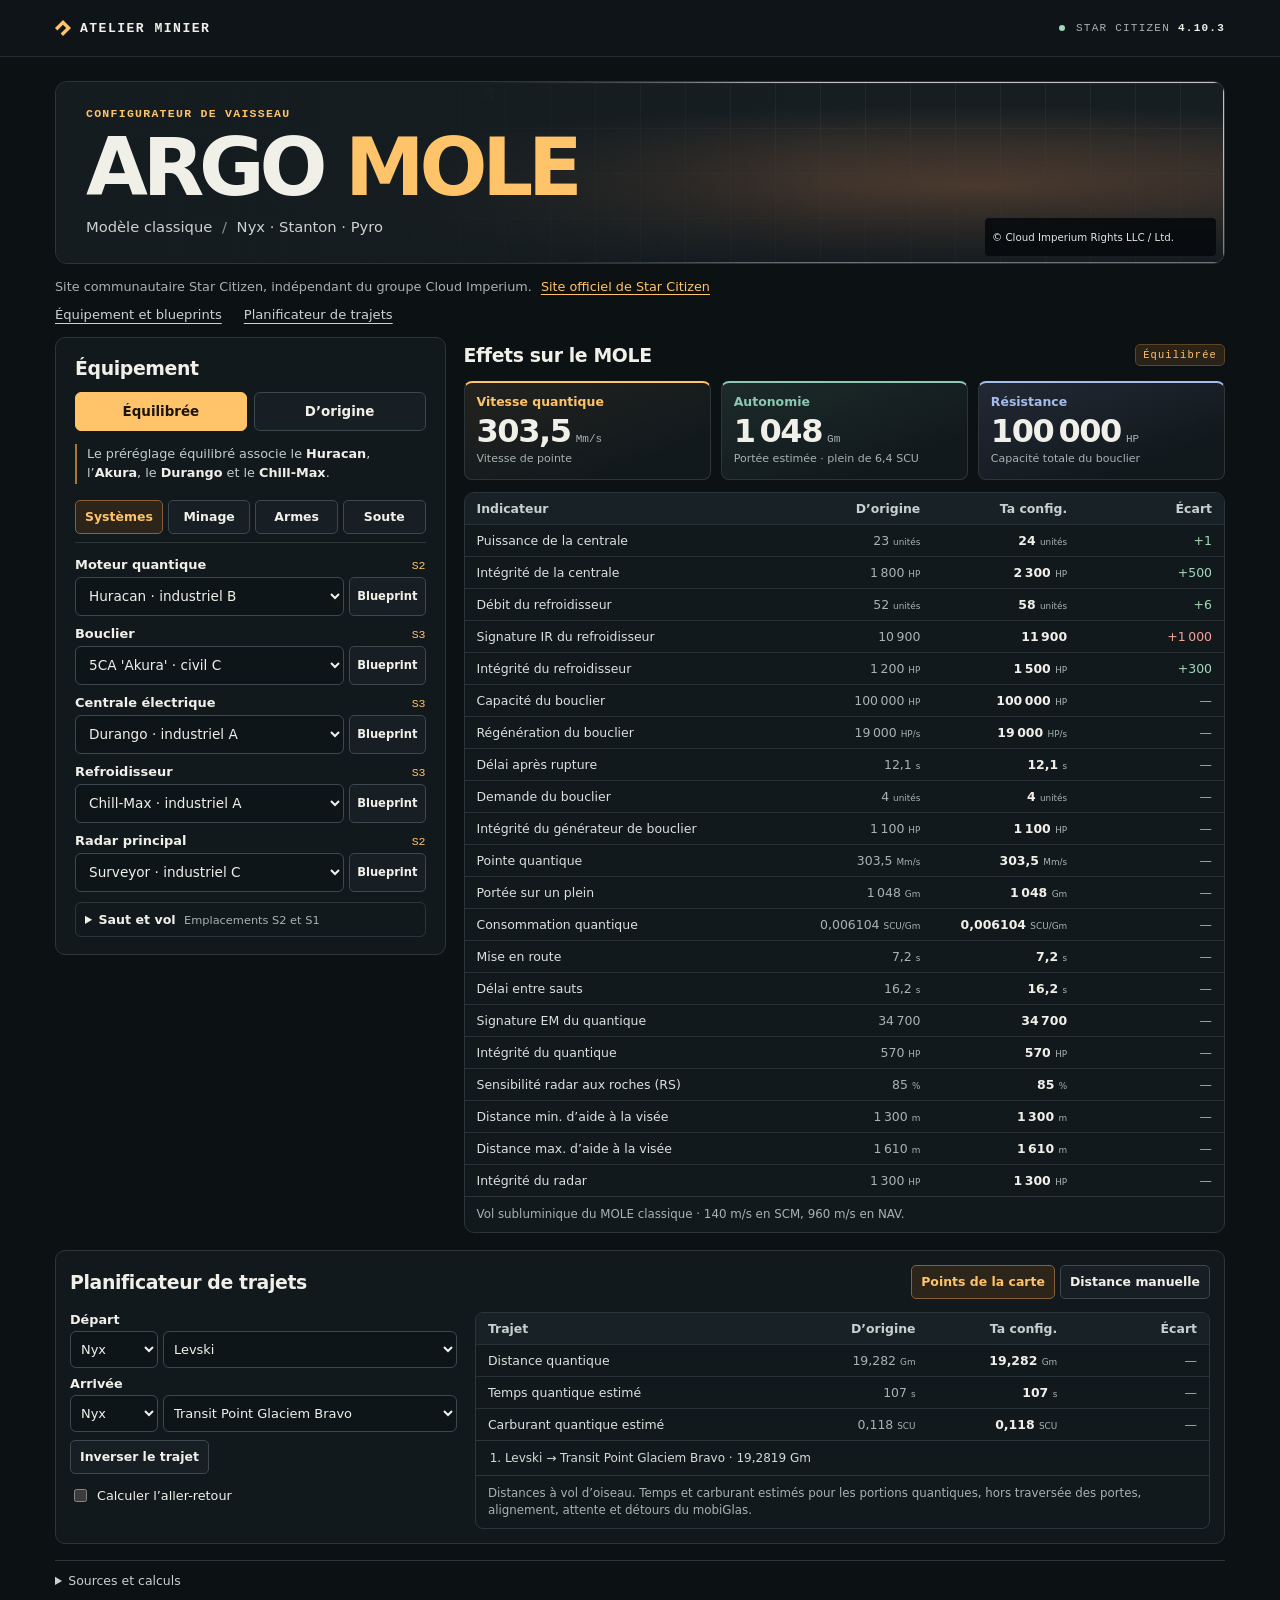
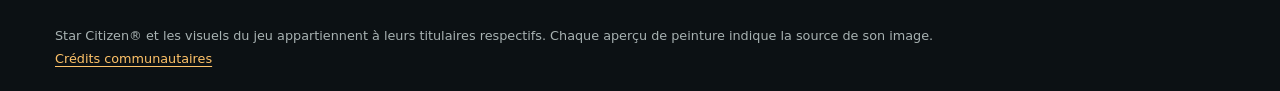
==== index.html @ 20c1e67d "Ajouter le configurateur ARGO MOLE" ====
<!doctype html>
<html lang="fr">
<head>
  <meta charset="utf-8">
  <meta name="viewport" content="width=device-width, initial-scale=1">
  <meta name="description" content="Configurateur communautaire du MOLE classique. Compare les composants, simule la qualité de fabrication et prépare tes trajets dans Nyx, Stanton et Pyro.">
  <meta name="referrer" content="no-referrer">
  <title>Atelier minier · Configurateur ARGO MOLE</title>
  <link rel="stylesheet" href="style.css">
  <script src="catalog.js" defer></script>
  <script src="model.js" defer></script>
  <script src="app.js" defer></script>
</head>
<body>
  <header class="top">
    <div class="wrap top-inner">
      <div class="brand"><i aria-hidden="true"></i> ATELIER MINIER</div>
      <div class="patch"><span aria-hidden="true"></span> STAR CITIZEN <strong>4.10.3</strong></div>
    </div>
  </header>
  <main class="wrap">
    <section class="hero" aria-labelledby="title">
      <div class="hero-image" aria-hidden="true">
        <img alt="" src="assets/paints/stock.webp" fetchpriority="high">
      </div>
      <div class="hero-copy">
        <p class="eyebrow">CONFIGURATEUR DE VAISSEAU</p>
        <h1 id="title">ARGO <span>MOLE</span></h1>
        <p class="hero-sub">Modèle classique <span aria-hidden="true">/</span> Nyx · Stanton · Pyro</p>
      </div>
      <span class="visual-credit" aria-hidden="true">© Cloud Imperium Rights LLC / Ltd.</span>
    </section>
    <p class="fan-notice">Site communautaire Star Citizen, indépendant du groupe Cloud Imperium. <a href="https://robertsspaceindustries.com/">Site officiel de Star Citizen</a></p>

    <nav class="page-links" aria-label="Sections du configurateur">
      <a href="#equipment">Équipement et blueprints</a>
      <a href="#route">Planificateur de trajets</a>
    </nav>
    <div class="workspace" id="equipment">
      <section class="panel setup" aria-labelledby="setup-title">
        <h2 id="setup-title">Équipement</h2>
        <div class="presets" aria-label="Préréglages">
          <button type="button" id="balanced" aria-pressed="true">Équilibrée</button>
          <button type="button" id="stock" aria-pressed="false">D’origine</button>
        </div>
        <p class="recommendation">Le préréglage équilibré associe le <strong>Huracan</strong>, l’<strong>Akura</strong>, le <strong>Durango</strong> et le <strong>Chill-Max</strong>.</p>
        <div class="equipment-tabs" aria-label="Catégories">
          <button type="button" data-category="systems" aria-pressed="true">Systèmes</button>
          <button type="button" data-category="mining" aria-pressed="false">Minage</button>
          <button type="button" data-category="guns" aria-pressed="false">Armes</button>
          <button type="button" data-category="cargo" aria-pressed="false">Soute</button>
        </div>
        <div class="fields" id="fields"></div>
      </section>

      <section class="results" aria-labelledby="result-title">
        <header class="result-header">
          <h2 id="result-title">Effets sur le MOLE</h2>
          <span class="mode" id="selection-name">Équilibrée</span>
        </header>
        <figure class="panel paint-preview" id="paint-preview" hidden>
          <div class="credited-photo">
            <img id="paint-image" alt="" width="1280" height="720" decoding="async">
            <span class="visual-credit" aria-hidden="true">© Cloud Imperium Rights LLC / Ltd.</span>
          </div>
          <figcaption>
            <strong id="paint-name"></strong>
            <span class="paint-links">
              <button class="secondary" type="button" id="paint-zoom">Agrandir</button>
              <a id="paint-source" target="_blank" rel="noopener noreferrer">Source de l’image</a>
            </span>
          </figcaption>
        </figure>
        <div class="metrics" aria-label="Indicateurs de la configuration">
          <article class="metric speed">
            <h3>Vitesse quantique</h3>
            <p><strong id="metric-speed">303,5</strong> <span>Mm/s</span></p>
            <div>Vitesse de pointe</div>
          </article>
          <article class="metric range">
            <h3>Autonomie</h3>
            <p><strong id="metric-range">1 048</strong> <span>Gm</span></p>
            <div>Portée estimée · plein de 6,4 SCU</div>
          </article>
          <article class="metric resistance">
            <h3>Résistance</h3>
            <p><strong id="metric-shield">100 000</strong> <span>HP</span></p>
            <div>Capacité totale du bouclier</div>
          </article>
        </div>
        <div class="panel comparison">
          <table>
            <caption class="sr-only">Configuration choisie comparée au MOLE d’origine</caption>
            <thead><tr><th scope="col">Indicateur</th><th scope="col">D’origine</th><th scope="col">Ta config.</th><th scope="col">Écart</th></tr></thead>
            <tbody id="comparison"></tbody>
          </table>
          <p id="comparison-note" class="panel-note" hidden></p>
        </div>
        <p class="sr-only" id="live-update" role="status"></p>
      </section>
    </div>

    <section id="route" class="panel route" aria-labelledby="route-title">
      <header class="result-header">
        <h2 id="route-title">Planificateur de trajets</h2>
        <div class="route-modes" aria-label="Mode du trajet">
          <button type="button" data-route-mode="map" aria-pressed="true">Points de la carte</button>
          <button type="button" data-route-mode="manual" aria-pressed="false">Distance manuelle</button>
        </div>
      </header>
      <div class="route-layout">
        <div class="route-controls">
          <div id="route-map" class="route-map">
            <fieldset>
              <legend>Départ</legend>
              <div class="route-fields">
                <label class="sr-only" for="from-system">Système de départ</label>
                <select id="from-system"><option value="nyx">Nyx</option><option value="stanton">Stanton</option><option value="pyro">Pyro</option></select>
                <label class="sr-only" for="from-point">Point de départ</label>
                <select id="from-point"></select>
              </div>
            </fieldset>
            <fieldset>
              <legend>Arrivée</legend>
              <div class="route-fields">
                <label class="sr-only" for="to-system">Système d’arrivée</label>
                <select id="to-system"><option value="nyx">Nyx</option><option value="stanton">Stanton</option><option value="pyro">Pyro</option></select>
                <label class="sr-only" for="to-point">Point d’arrivée</label>
                <select id="to-point"></select>
              </div>
            </fieldset>
            <button type="button" id="swap" class="secondary">Inverser le trajet</button>
          </div>
          <div id="route-manual" class="distance" hidden>
            <label for="distance">Distance du saut aller</label>
            <div class="distance-input">
              <input id="distance" type="number" inputmode="decimal" min="0.000001" max="2000" step="any" value="20">
              <span aria-hidden="true">Gm</span>
            </div>
            <small>1 Gm = 1 million de km.</small>
          </div>
          <label class="check-row"><input id="round-trip" type="checkbox"> Calculer l’aller-retour</label>
        </div>
        <div class="route-results">
          <table class="route-summary">
            <caption class="sr-only">Comparaison sur le trajet</caption>
            <thead><tr><th scope="col">Trajet</th><th scope="col">D’origine</th><th scope="col">Ta config.</th><th scope="col">Écart</th></tr></thead>
            <tbody id="route-comparison"></tbody>
          </table>
          <ol id="legs" class="legs" aria-label="Étapes à l’aller"></ol>
          <p id="route-status" class="route-status" role="status" hidden></p>
          <p class="panel-note">Distances à vol d’oiseau. Temps et carburant estimés pour les portions quantiques, hors traversée des portes, alignement, attente et détours du mobiGlas.</p>
        </div>
      </div>
    </section>

    <details class="sources">
      <summary>Sources et calculs</summary>
      <div class="source-content">
        <p>Composants filtrés par les emplacements, tailles et types du MOLE classique. Les fichiers du jeu peuvent répertorier une pièce compatible sans en indiquer l’obtention en jeu. Les valeurs électriques et de refroidissement sont nominales. La régénération affichée est maximale.</p>
        <p>Chaque ingrédient suit les paliers ou segments de son blueprint. Les variations du même attribut s’ajoutent autour de la valeur de référence. Les plans dépourvus de modificateur ne donnent aucun bonus simulé. Les têtes affichent la puissance nominale après fabrication et les effets des modules séparément.</p>
        <p>Portée calculée à partir du réservoir quantique de 6,4 SCU et de la consommation nominale par Gm. Le modèle de vol tient compte de la mise en route, de l’accélération et du freinage. Les temps et distances restent des estimations.</p>
        <ul>
          <li><a href="https://github.com/StarCitizenWiki/scunpacked-data/commit/f182b7f111279c9193df81927c9b4dbc8c4f3291">Composants, emplacements, recettes et coordonnées · données 4.10.3</a></li>
          <li><a href="https://codiga.fr/outils/ressources/blueprints">Obtention des blueprints · Codiga</a></li>
          <li><a href="https://starcitizen.tools/Guide:Quantum_travel_mechanics">Modèle de vol quantique · Star Citizen Wiki</a></li>
          <li><a href="https://starcitizen.tools/Nyx_system">Portes de Nyx · Star Citizen Wiki</a></li>
          <li><a href="https://uexcorp.space/vehicles/components/">Boutiques signalées par les joueurs · UEX</a></li>
          <li><a href="https://www.citadelsc.com/en/mining/gear/misc-enhanced-ore-pod">Pods renforcés · Citadel</a></li>
          <li><a href="https://robertsspaceindustries.com/en/pledge/ships/argo-mole/MOLE">Visuel du MOLE · Cloud Imperium Games</a></li>
        </ul>
      </div>
    </details>
    <footer class="fan-footer">
      <p>Star Citizen® et les visuels du jeu appartiennent à leurs titulaires respectifs. Chaque aperçu de peinture indique la source de son image.</p>
      <a href="https://support.robertsspaceindustries.com/hc/en-us/articles/360006895793-Star-Citizen-Fankit-and-Fandom-FAQ">Crédits communautaires</a>
    </footer>
    <dialog class="paint-dialog" id="paint-dialog" aria-labelledby="paint-dialog-title">
      <div class="result-header">
        <h2 id="paint-dialog-title"></h2>
        <form method="dialog"><button class="secondary" type="submit">Fermer</button></form>
      </div>
      <div class="credited-photo">
        <img id="paint-full-image" alt="" width="1280" height="720">
        <span class="visual-credit" aria-hidden="true">© Cloud Imperium Rights LLC / Ltd.</span>
      </div>
    </dialog>
    <dialog id="craft" aria-labelledby="craft-title">
      <form id="craft-form">
        <header class="result-header">
          <div><p class="eyebrow">BLUEPRINT</p><h2 id="craft-title"></h2></div>
          <button type="button" class="secondary" id="close-craft" aria-label="Fermer le blueprint">✕</button>
        </header>
        <p class="panel-note" id="craft-note"></p>
        <a id="craft-source" target="_blank" rel="noopener noreferrer">Fiche du blueprint</a>
        <div class="craft-presets" aria-label="Qualité de tous les matériaux">
          <button type="button" class="secondary" data-quality="500">Tout à 500</button>
          <button type="button" class="secondary" data-quality="800">Tout à 800</button>
          <button type="button" class="secondary" data-quality="1000">Tout à 1 000</button>
        </div>
        <div id="ingredients"></div>
        <div id="craft-results"></div>
        <div class="craft-actions">
          <button type="button" class="secondary" id="standard-item">Remonter la version standard</button>
          <button type="submit" class="primary" id="equip-crafted">Monter la pièce fabriquée</button>
        </div>
      </form>
    </dialog>
    <noscript><p>Active JavaScript pour utiliser le comparateur.</p></noscript>
  </main>
</body>
</html>
---- style.css ----
:root {
  color-scheme: dark;
  --bg: #0c1114;
  --surface: #12191d;
  --border: #2c363a;
  --text: #f0f0e9;
  --muted: #a8b2b2;
  --amber: #ffc369;
  --green: #a1d8b9;
  --pink: #f0a597;
  --mono: "IBM Plex Mono", "Cascadia Mono", Consolas, monospace;
  font-family: Inter, "Segoe UI", system-ui, sans-serif;
}
* { box-sizing: border-box; }
body { margin: 0; background: var(--bg); color: var(--text); }
button, input, select { font: inherit; }
button, select, summary { cursor: pointer; }
:focus-visible { outline: 2px solid var(--amber); outline-offset: 3px; }
[hidden] { display: none !important; }
.wrap { width: min(1170px, calc(100% - 72px)); margin-inline: auto; }
.top { border-bottom: 1px solid #222d31; background: #0e1417; }
.top-inner { height: 56px; display: flex; align-items: center; justify-content: space-between; }
.brand, .patch, .eyebrow, .mode { font-family: var(--mono); letter-spacing: .11em; }
.brand { display: flex; align-items: center; gap: 9px; font-size: .82rem; font-weight: 700; }
.brand i { display: inline-block; width: 16px; height: 16px; background: var(--amber); clip-path: polygon(0 50%, 50% 0, 100% 50%, 50% 100%, 35% 85%, 70% 50%, 50% 30%, 15% 65%); }
.brand span { color: #758489; }
.patch { display: flex; align-items: center; gap: 8px; color: var(--muted); font-size: .69rem; white-space: nowrap; }
.patch span { width: 6px; height: 6px; border-radius: 50%; background: var(--green); margin-right: 3px; }
.patch strong { color: var(--text); font-weight: 600; }
.hero { isolation: isolate; overflow: hidden; position: relative; margin: 24px 0; border: 1px solid var(--border); border-radius: 12px; background: #161e22; }
.hero::before {
  position: absolute; inset: 0; z-index: -2; content: "";
  background: radial-gradient(ellipse at 79% 58%, #554032, transparent 55%), repeating-linear-gradient(90deg, transparent 0 44px, #ffffff0b 44px 45px), repeating-linear-gradient(0deg, transparent 0 44px, #ffffff0b 44px 45px);
}
.hero-image { position: absolute; inset: 0 0 0 36%; z-index: -1; mask-image: linear-gradient(90deg, transparent 0%, #000 36%); }
.hero-image::after { position: absolute; inset: 0; content: ""; background: linear-gradient(0deg, #12181d75, transparent 65%); }
.hero-image img { width: 100%; height: 100%; object-fit: cover; object-position: center 55%; display: block; }
.hero-copy { padding: 25px 30px 28px; background: linear-gradient(90deg, #151c20 0%, #151c20e8 31%, transparent 66%); }
.eyebrow { color: var(--amber); font-size: .72rem; font-weight: 600; margin: 0 0 8px; }
h1 { font-size: clamp(3rem, 7vw, 5rem); line-height: .99; letter-spacing: -.065em; margin: 0 0 11px; font-weight: 800; }
h1 span { color: var(--amber); }
.hero-sub { margin: 0; color: #cad1ce; font-size: .92rem; }
.hero-sub span { margin-inline: 5px; color: #849094; }
.workspace { display: grid; grid-template-columns: minmax(250px, .88fr) minmax(0, 2fr); gap: 18px; align-items: start; }
.panel { border: 1px solid var(--border); border-radius: 10px; background: var(--surface); }
.setup { padding: 19px 19px 17px; }
h2 { margin: 0; font-size: 1.18rem; letter-spacing: -.02em; }
.presets { display: grid; grid-template-columns: 1fr 1fr; gap: 7px; margin-top: 13px; }
.presets button { border: 1px solid #3a474b; border-radius: 6px; background: #171f24; color: var(--text); min-height: 39px; padding: 6px 8px; font-size: .84rem; font-weight: 650; }
.presets button:hover { border-color: var(--amber); }
.presets button[aria-pressed="true"] { background: var(--amber); color: #1d1509; border-color: var(--amber); }
.recommendation { margin: 13px 0 16px; color: #c4ccca; border-left: 2px solid #a87639; padding: 1px 0 1px 10px; font-size: .8rem; line-height: 1.48; }
.recommendation strong { color: var(--text); font-weight: 650; }
.fields { display: grid; gap: 12px; }
.field label, .distance label { display: flex; align-items: baseline; justify-content: space-between; gap: 8px; font-size: .81rem; font-weight: 650; margin-bottom: 5px; }
.field label span { color: var(--amber); font: .72rem var(--mono); }
.field select, .distance-input input { width: 100%; min-height: 39px; border: 1px solid #3c4a4f; border-radius: 6px; background: #0e1519; color: var(--text); padding: 7px 9px; font-size: .85rem; }
.field select:hover, .distance-input input:hover { border-color: #82918f; }
small { display: block; font-size: .72rem; line-height: 1.4; color: var(--muted); margin-top: 5px; }
.distance { border-top: 1px solid var(--border); margin-top: 15px; padding-top: 13px; }
.distance label span { color: var(--muted); font-weight: 400; font-size: .72rem; }
.distance-input { position: relative; }
.distance-input input { padding-right: 49px; }
.distance-input span { position: absolute; right: 13px; top: 10px; font: .8rem var(--mono); color: var(--muted); pointer-events: none; }
.distance-input input[aria-invalid="true"] { border-color: var(--pink); }
.result-header { display: flex; align-items: center; justify-content: space-between; flex-wrap: wrap; gap: 9px; min-height: 30px; margin: 3px 0 11px; }
.mode { color: var(--amber); background: #2c2318; border: 1px solid #5e4527; border-radius: 5px; padding: 4px 7px; font-size: .65rem; }
.metrics { display: grid; grid-template-columns: repeat(3, minmax(0, 1fr)); gap: 10px; margin-bottom: 12px; }
.metric { --tone: var(--amber); min-width: 0; background: linear-gradient(160deg, #23231f, #12191d 76%); border: 1px solid var(--border); border-top: 2px solid var(--tone); border-radius: 8px; padding: 11px 12px 12px; }
.metric.range { --tone: #8bc9b1; background: linear-gradient(160deg, #1d2b2a, #12191d 76%); }
.metric.resistance { --tone: #a4bceb; background: linear-gradient(160deg, #222935, #12191d 76%); }
.metric h3 { margin: 0; color: var(--tone); font-size: .78rem; font-weight: 650; }
.metric p { display: flex; flex-wrap: wrap; align-items: baseline; gap: 0 5px; margin: 4px 0 3px; }
.metric p strong { font-size: clamp(1.4rem, 2.7vw, 2rem); white-space: nowrap; letter-spacing: -.044em; line-height: 1.13; font-variant-numeric: tabular-nums; }
.metric p span { font: .69rem var(--mono); color: var(--muted); }
.metric div { color: var(--muted); font-size: .69rem; line-height: 1.35; }
.paint-preview { margin: 0 0 12px; overflow: hidden; }
.paint-preview img { display: block; width: 100%; height: auto; aspect-ratio: 16 / 9; background: var(--bg); }
.paint-preview figcaption {
  display: flex; justify-content: space-between; align-items: baseline; flex-wrap: wrap;
  gap: 5px 12px; padding: 9px 12px; font-size: .85rem;
}
.paint-links { display: inline-flex; flex-wrap: wrap; gap: 4px 12px; font-size: .74rem; }
.paint-links a:last-child { color: var(--muted); }
.comparison { overflow: hidden; }
table { width: 100%; border-collapse: collapse; table-layout: fixed; }
thead { background: #182126; }
th, td { font-size: .78rem; padding: 8px 10px; vertical-align: middle; }
thead th { font-weight: 650; text-align: right; color: #c8d0cf; }
th:first-child { text-align: left; width: 42%; padding-left: 12px; }
th:last-child, td:last-child { padding-right: 12px; }
tbody tr { border-top: 1px solid #283236; }
tbody th { font-weight: 500; color: #dce1dd; }
td { text-align: right; font-variant-numeric: tabular-nums; }
td:nth-child(2) { color: var(--muted); }
td:nth-child(3) { font-weight: 650; }
td:last-child { color: var(--muted); }
td.good { color: var(--green); }
td.bad { color: var(--pink); }
.unit { color: var(--muted); font-weight: 400; font-size: .71em; display: inline-block; }
.route-status { margin: 0; padding: 9px 12px; font-size: .8rem; border-top: 1px solid #704338; background: #31201e; color: #ffc2b4; }
.sources { margin: 16px 0 25px; color: var(--muted); border-top: 1px solid var(--border); font-size: .78rem; line-height: 1.55; }
.sources summary { width: fit-content; padding: 10px 0; color: #c8d1ce; }
.source-content { max-width: 900px; }
.source-content p { margin: 0 0 8px; }
.source-content ul { display: flex; flex-wrap: wrap; gap: 4px 18px; padding-left: 17px; }
a { color: var(--amber); text-underline-offset: 3px; }
.sr-only { position: absolute; width: 1px; height: 1px; padding: 0; margin: -1px; overflow: hidden; clip-path: inset(50%); white-space: nowrap; border: 0; }
@media (max-width: 850px) {
  .wrap { width: calc(100% - 36px); }
  .workspace { gap: 12px; grid-template-columns: minmax(216px, .9fr) minmax(0, 1.8fr); }
  .setup { padding: 14px; }
  th, td { padding-inline: 5px; }
  .metrics { gap: 6px; }
  .metric { padding-inline: 8px; }
}
@media (max-width: 650px) {
  .wrap { width: calc(100% - 28px); }
  .top-inner { height: 47px; }
  .hero { margin: 14px 0; }
  .hero-copy { padding: 20px 15px; background: linear-gradient(90deg, #151c20 2%, #151c20d9 40%, transparent 87%); }
  .hero-image { left: 25%; }
  .hero-image img { object-position: 54% center; }
  .workspace { grid-template-columns: 1fr; gap: 16px; }
  .fields { grid-template-columns: repeat(2, minmax(0, 1fr)); gap: 10px; }
  .metrics { gap: 7px; }
  .metric p strong { font-size: clamp(1.2rem, 5vw, 1.7rem); }
  .metric div { font-size: .64rem; }
}
@media (max-width: 365px) {
  .fields { grid-template-columns: 1fr; }
  .metric h3, th, td { font-size: .7rem; }
  th:first-child { padding-left: 8px; }
  th:last-child, td:last-child { padding-right: 8px; }
}

.page-links { display: flex; gap: 12px 22px; flex-wrap: wrap; margin: -6px 0 15px; font-size: .82rem; }
.page-links a { color: #cbd3d0; text-underline-offset: 4px; }
.page-links a:hover { color: var(--amber); }
.workspace { grid-template-columns: minmax(330px, 1fr) minmax(0, 1.95fr); }
.equipment-tabs, .route-modes, .craft-presets { display: flex; gap: 5px; flex-wrap: wrap; }
.equipment-tabs { margin: 0 0 14px; padding-bottom: 8px; border-bottom: 1px solid var(--border); }
.equipment-tabs button, .route-modes button, .secondary, .primary {
  background: #171f24; border: 1px solid #3c494e; color: var(--text); font-size: .78rem; font-weight: 650;
  padding: 6px 9px; min-height: 34px; border-radius: 5px;
}
.equipment-tabs button { flex: 1; }
.equipment-tabs button[aria-pressed="true"], .route-modes button[aria-pressed="true"] {
  color: var(--amber); border-color: #87613b; background: #2d241a;
}
.secondary:hover, .primary:hover, .equipment-tabs button:hover, .route-modes button:hover { border-color: var(--amber); }
.primary { background: var(--amber); border-color: var(--amber); color: #211609; }
button:disabled { opacity: .5; cursor: default; }
.fields { display: flex; flex-direction: column; gap: 10px; }
.field-control { display: flex; gap: 5px; }
.field-control select { min-width: 0; }
.field-control .secondary { flex: none; white-space: nowrap; padding-inline: 7px; font-size: .72rem; }
.field-control .crafted { color: var(--amber); border-color: #87613b; }
.group-edit { border: 1px solid var(--border); border-radius: 6px; padding: 0 9px; }
.group-edit > summary { padding: 9px 0; font-size: .79rem; font-weight: 650; }
.group-edit > .fields { padding: 1px 0 11px; }
.group-edit > summary span { color: var(--muted); font-size: .71rem; margin-left: 4px; font-weight: 400; }
.panel-note { margin: 0; padding: 9px 12px; color: var(--muted); font-size: .74rem; line-height: 1.43; }
.comparison .panel-note { border-top: 1px solid var(--border); }
.route { margin-top: 17px; padding: 14px; }
.route .result-header { margin: 0 0 13px; }
.route-layout { display: grid; grid-template-columns: minmax(285px, 1fr) minmax(0, 1.9fr); gap: 18px; }
.route-map { display: grid; gap: 8px; }
.route-controls .distance { border: 0; padding: 0; margin: 0; }
.route-controls fieldset { margin: 0; padding: 0; border: 0; min-width: 0; }
.route-controls legend { font-size: .8rem; font-weight: 650; margin-bottom: 4px; padding: 0; }
.route-fields { display: grid; grid-template-columns: 88px minmax(0, 1fr); gap: 5px; }
.route-fields select, .recipe-quality {
  background: #0e1519; color: var(--text); border: 1px solid #3c4a4f; border-radius: 6px;
  min-width: 0; min-height: 37px; padding: 6px; font-size: .81rem;
}
#swap { justify-self: start; }
.check-row { display: flex; align-items: center; gap: 7px; margin-top: 12px; font-size: .8rem; }
.check-row input { accent-color: var(--amber); }
.route-results { border: 1px solid var(--border); border-radius: 8px; overflow: hidden; }
.route-results .panel-note { border-top: 1px solid var(--border); }
.legs { margin: 0; padding: 8px 12px 8px 29px; color: #d3dad7; font-size: .75rem; line-height: 1.55; border-top: 1px solid var(--border); }
.legs:empty { display: none; }
.legs .gate-leg { color: var(--amber); }
dialog { width: min(610px, calc(100% - 24px)); max-height: calc(100% - 24px); overflow: auto; padding: 17px; background: var(--surface); color: var(--text); border: 1px solid #586564; border-radius: 11px; }
dialog::backdrop { background: #070a0cd9; }
dialog .result-header { margin: 0; }
dialog .eyebrow { margin-bottom: 3px; }
dialog .panel-note { padding: 8px 0; }
.craft-presets { margin: 4px 0 10px; }
.recipe-row { border-top: 1px solid var(--border); padding: 8px 0; display: grid; grid-template-columns: 1fr 74px; gap: 8px; align-items: center; }
.recipe-row label { font-size: .81rem; }
.recipe-row label span { display: block; color: var(--muted); font-size: .72rem; }
.recipe-quality { width: 100%; }
.craft-preview { border: 1px solid var(--border); border-radius: 6px; overflow: hidden; margin-top: 4px; }
.craft-actions { display: flex; justify-content: flex-end; flex-wrap: wrap; gap: 7px; margin-top: 12px; }
@media (max-width: 900px) {
  .workspace { grid-template-columns: minmax(285px, 1fr) minmax(0, 1.45fr); }
  .route-layout { grid-template-columns: minmax(220px, 1fr) minmax(0, 1.35fr); gap: 11px; }
}
@media (max-width: 700px) {
  .workspace, .route-layout { grid-template-columns: 1fr; }
  .route .result-header { min-height: 0; }
  .route-controls { padding-bottom: 5px; }
}

#craft-source { display: inline-block; margin-bottom: 7px; font-size: .76rem; }

.fan-notice { color: var(--muted); font-size: .8rem; line-height: 1.45; margin: -10px 0 16px; }
.fan-notice a { margin-inline-start: 5px; }
.fan-footer { color: var(--muted); font-size: .8rem; line-height: 1.5; padding: 0 0 22px; }
.fan-footer p { margin: 0 0 4px; }
.credited-photo { position: relative; overflow: hidden; }
.visual-credit {
  position: absolute; bottom: 7px; right: 8px; display: flex; align-items: center;
  min-height: 38px; padding: 4px 42px 4px 7px; border-radius: 4px;
  background: #05090cd9 url("assets/made-by-community.png") right 5px center / 34px no-repeat;
  color: #e0e6e3; font-size: .64rem; pointer-events: none;
}
.paint-links { align-items: center; }
.paint-dialog { width: min(1100px, calc(100% - 24px)); }
.paint-dialog .result-header { margin-bottom: 9px; }
.paint-dialog img { display: block; width: 100%; height: auto; max-height: 74vh; object-fit: contain; background: var(--bg); }
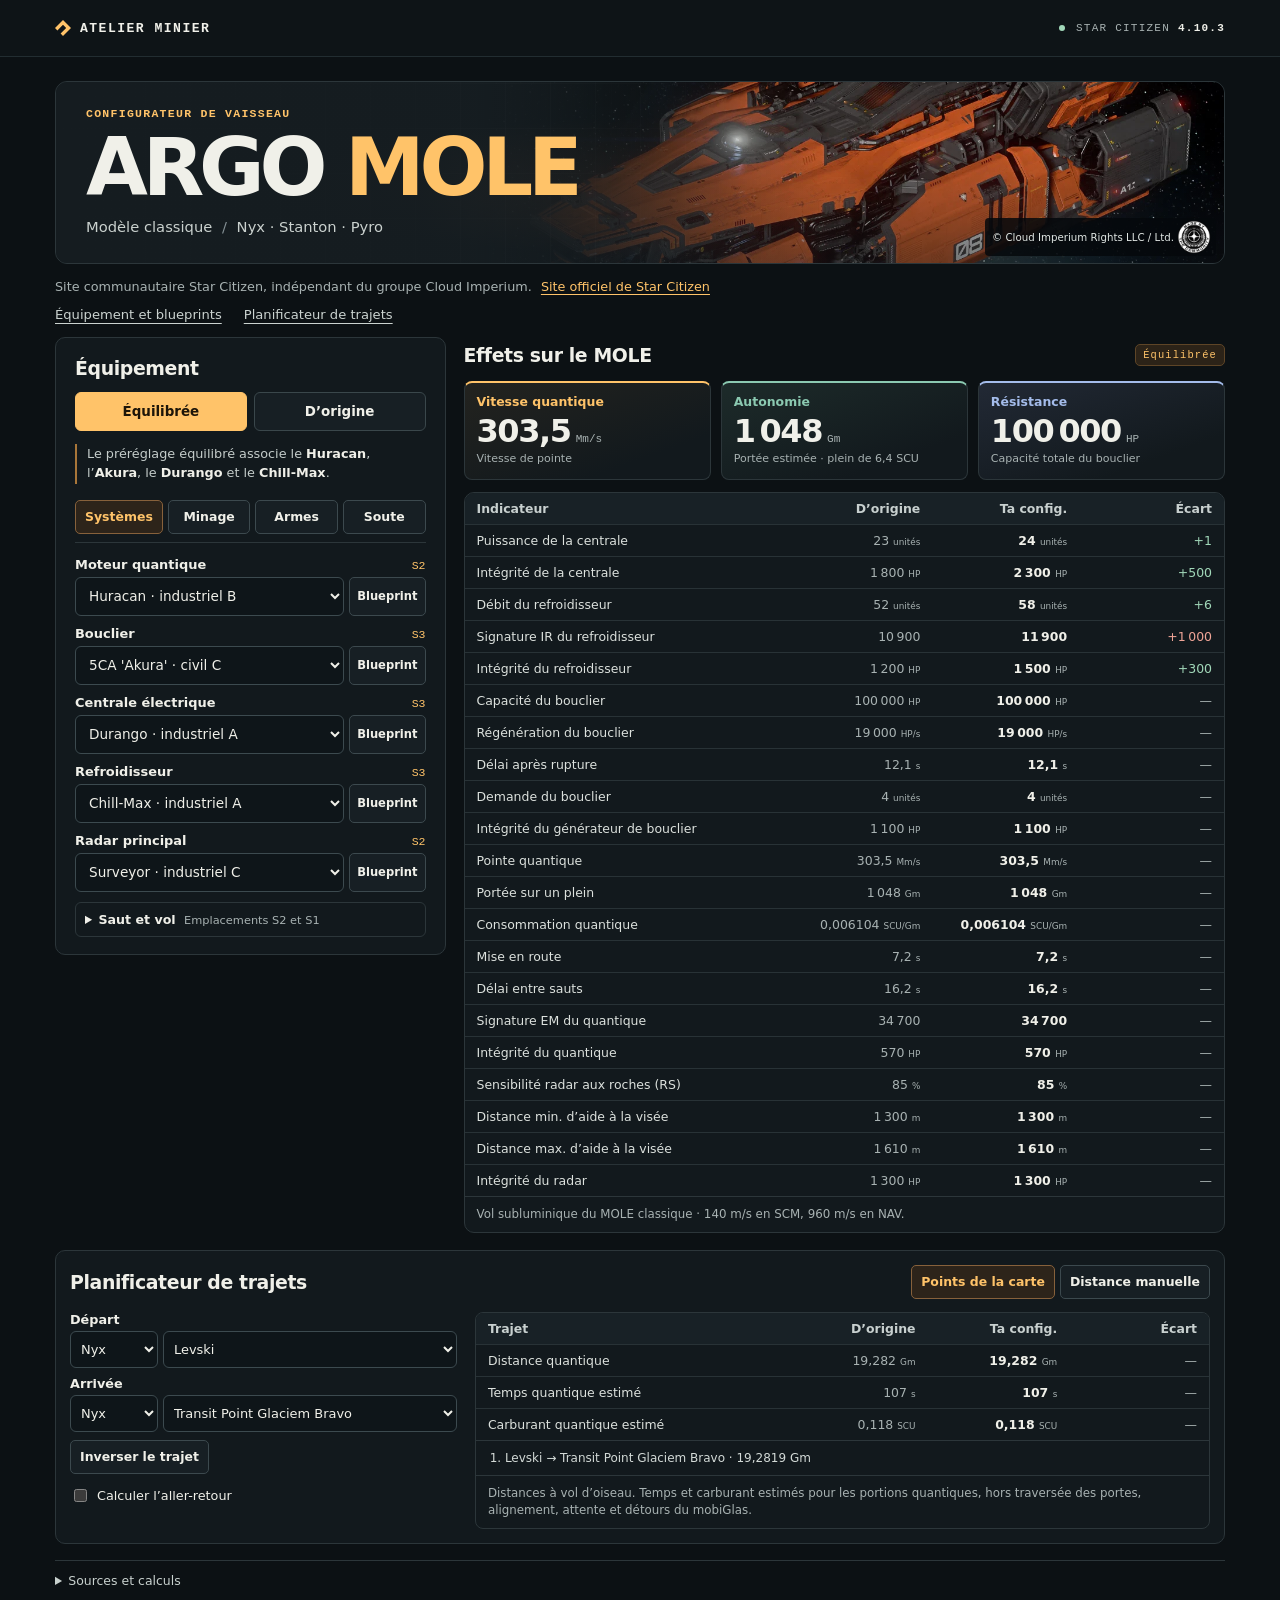
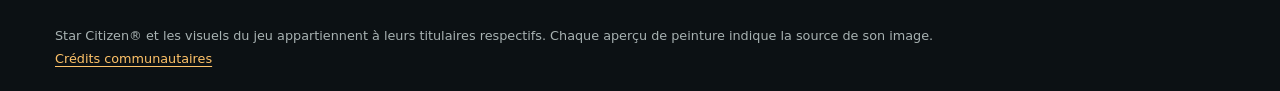
==== commit 1f0d1f6f: "Ajouter les repères du HUD de minage" ====
--- a/index.html
+++ b/index.html
@@ -6,10 +6,10 @@
   <meta name="description" content="Configurateur communautaire du MOLE classique. Compare les composants, simule la qualité de fabrication et prépare tes trajets dans Nyx, Stanton et Pyro.">
   <meta name="referrer" content="no-referrer">
   <title>Atelier minier · Configurateur ARGO MOLE</title>
-  <link rel="stylesheet" href="style.css">
-  <script src="catalog.js" defer></script>
+  <link rel="stylesheet" href="style.css?v=2">
+  <script src="catalog.js?v=2" defer></script>
   <script src="model.js" defer></script>
-  <script src="app.js" defer></script>
+  <script src="app.js?v=2" defer></script>
 </head>
 <body>
   <header class="top">
@@ -71,6 +71,38 @@
             </span>
           </figcaption>
         </figure>
+        <section class="panel mining-hud" id="mining-hud" aria-labelledby="mining-hud-title" hidden>
+          <header class="hud-header">
+            <h3 id="mining-hud-title">Repères de minage</h3>
+            <label for="hud-turret">Tourelle
+              <select id="hud-turret">
+                <option value="laser0">Centrale</option>
+                <option value="laser1">Gauche</option>
+                <option value="laser2">Droite</option>
+              </select>
+            </label>
+          </header>
+          <div class="hud-layout">
+            <div>
+              <figure class="hud-figure">
+                <div class="hud-photo">
+                  <img src="hud-minage.jpg" alt="Interface de fracture avec la portée à gauche et la jauge de charge à droite" width="1536" height="1191" loading="lazy" decoding="async">
+                  <button type="button" class="hud-pin" data-hud-area="range" aria-pressed="false">Portée</button>
+                  <button type="button" class="hud-pin" data-hud-area="rock" aria-pressed="false">Roche</button>
+                  <button type="button" class="hud-pin" data-hud-area="window" aria-pressed="true">Zone verte</button>
+                  <button type="button" class="hud-pin" data-hud-area="overcharge" aria-pressed="false">Surcharge</button>
+                  <button type="button" class="hud-pin" data-hud-area="power" aria-pressed="false">Intensité</button>
+                </div>
+                <figcaption>Capture en mode fracture · © Cloud Imperium Rights LLC / Ltd.</figcaption>
+              </figure>
+              <div class="hud-choices">
+                <button type="button" class="secondary" data-hud-area="all" aria-pressed="false">Tous les effets</button>
+                <button type="button" class="secondary" data-hud-area="extraction" aria-pressed="false">Après fracture · Extraction</button>
+              </div>
+            </div>
+            <div class="hud-readout" id="hud-readout" aria-live="polite"></div>
+          </div>
+        </section>
         <div class="metrics" aria-label="Indicateurs de la configuration">
           <article class="metric speed">
             <h3>Vitesse quantique</h3>
@@ -164,6 +196,8 @@
           <li><a href="https://github.com/StarCitizenWiki/scunpacked-data/commit/f182b7f111279c9193df81927c9b4dbc8c4f3291">Composants, emplacements, recettes et coordonnées · données 4.10.3</a></li>
           <li><a href="https://codiga.fr/outils/ressources/blueprints">Obtention des blueprints · Codiga</a></li>
           <li><a href="https://starcitizen.tools/Guide:Quantum_travel_mechanics">Modèle de vol quantique · Star Citizen Wiki</a></li>
+          <li><a href="https://support.robertsspaceindustries.com/hc/en-us/articles/360007611573-Mining-Basics">Interface de minage · Roberts Space Industries</a></li>
+          <li><a href="https://starcitizen.tools/Module:Entity/Facet/Mining">Interprétation des modificateurs de minage · Star Citizen Wiki</a></li>
           <li><a href="https://starcitizen.tools/Nyx_system">Portes de Nyx · Star Citizen Wiki</a></li>
           <li><a href="https://uexcorp.space/vehicles/components/">Boutiques signalées par les joueurs · UEX</a></li>
           <li><a href="https://www.citadelsc.com/en/mining/gear/misc-enhanced-ore-pod">Pods renforcés · Citadel</a></li>
--- a/style.css
+++ b/style.css
@@ -221,3 +221,42 @@
 .paint-dialog { width: min(1100px, calc(100% - 24px)); }
 .paint-dialog .result-header { margin-bottom: 9px; }
 .paint-dialog img { display: block; width: 100%; height: auto; max-height: 74vh; object-fit: contain; background: var(--bg); }
+
+.mining-hud { margin-bottom: 12px; padding: 13px; }
+.hud-header { display: flex; flex-wrap: wrap; align-items: center; justify-content: space-between; gap: 9px; margin-bottom: 12px; }
+.hud-header h3 { margin: 0; font-size: 1rem; letter-spacing: -.018em; }
+.hud-header label { display: flex; align-items: center; gap: 7px; color: var(--muted); font-size: .77rem; }
+.hud-header select { min-height: 34px; padding: 4px 7px; border: 1px solid #3c494e; border-radius: 5px; background: #0e1519; color: var(--text); }
+.hud-layout { display: grid; grid-template-columns: repeat(auto-fit, minmax(min(100%, 300px), 1fr)); gap: 14px; align-items: start; }
+.hud-figure { margin: 0; }
+.hud-photo { position: relative; border: 1px solid var(--border); border-radius: 7px; background: #090f14; }
+.hud-photo img { display: block; width: 100%; height: auto; border-radius: 6px; }
+.hud-pin {
+  --pin-color: var(--amber);
+  position: absolute; transform: translate(-50%, -50%); min-height: 32px; padding: 4px 8px;
+  border: 1px solid var(--pin-color); border-radius: 5px; background: #0b1115f0; color: var(--pin-color);
+  box-shadow: 0 0 0 2px #061017ae; font-size: .72rem; font-weight: 750; white-space: nowrap;
+}
+.hud-pin[data-hud-area="range"] { left: 16%; top: 31%; }
+.hud-pin[data-hud-area="rock"] { left: 15%; top: 58%; }
+.hud-pin[data-hud-area="window"] { --pin-color: var(--green); left: 84%; top: 54%; }
+.hud-pin[data-hud-area="overcharge"] { --pin-color: var(--pink); left: 83%; top: 30%; }
+.hud-pin[data-hud-area="power"] { --pin-color: #b0caf7; left: 82%; top: 72%; }
+.hud-pin:hover, .hud-pin[aria-pressed="true"] { background: var(--pin-color); color: #11171a; }
+.hud-figure figcaption { color: var(--muted); font-size: .65rem; line-height: 1.45; margin: 6px 0 8px; }
+.hud-choices { display: flex; flex-wrap: wrap; gap: 6px; }
+.hud-choices .secondary { font-size: .73rem; }
+.hud-choices [aria-pressed="true"] { border-color: #87613b; color: var(--amber); background: #2d241a; }
+.hud-readout h4 { margin: 0 0 5px; font-size: .88rem; }
+.hud-readout > p { margin: 0 0 8px; color: var(--muted); font-size: .76rem; line-height: 1.48; }
+.hud-part { margin-top: 7px; padding: 8px 9px; border: 1px solid var(--border); border-radius: 6px; background: #0f161a; }
+.hud-part h5 { margin: 0; font-size: .78rem; }
+.hud-part p { margin: 3px 0 0; color: var(--muted); font-size: .71rem; line-height: 1.4; }
+.hud-part dl { margin: 5px 0 0; }
+.hud-line { display: grid; grid-template-columns: minmax(0, 1fr) auto; align-items: baseline; gap: 6px; padding: 3px 0; font-size: .74rem; line-height: 1.38; }
+.hud-line + .hud-line { border-top: 1px solid #253034; }
+.hud-line dd { display: grid; margin: 0; text-align: right; white-space: nowrap; font-variant-numeric: tabular-nums; }
+.hud-delta { color: var(--muted); font-weight: 650; }
+.hud-delta.good { color: var(--green); }
+.hud-delta.bad { color: var(--pink); }
+.hud-readout .hud-reference { margin: 7px 0 0; }
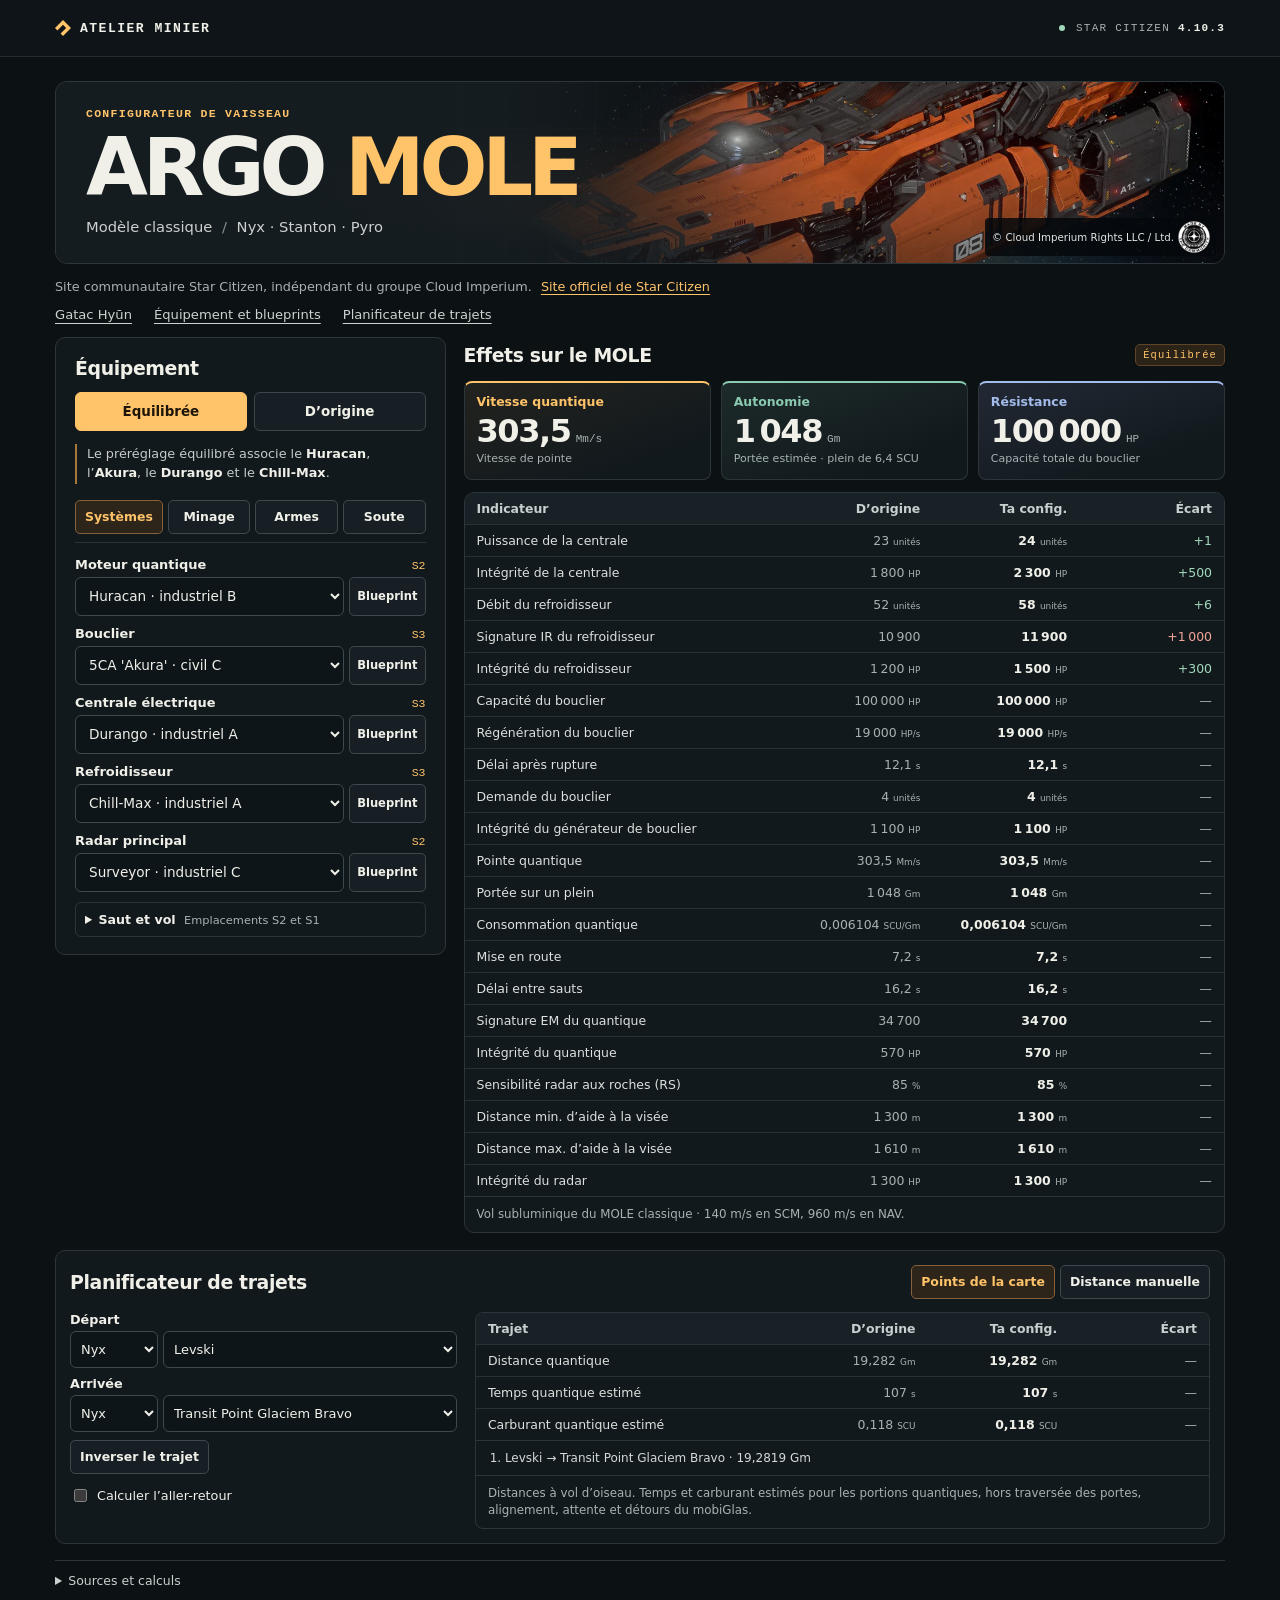
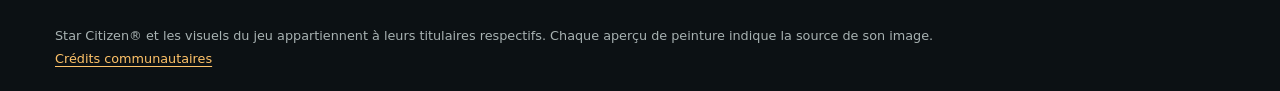
==== commit 2fdf9696: "Ajouter le configurateur Gatac Hyūn" ====
--- a/index.html
+++ b/index.html
@@ -33,6 +33,7 @@
     <p class="fan-notice">Site communautaire Star Citizen, indépendant du groupe Cloud Imperium. <a href="https://robertsspaceindustries.com/">Site officiel de Star Citizen</a></p>
 
     <nav class="page-links" aria-label="Sections du configurateur">
+      <a href="hyun.html">Gatac Hyūn</a>
       <a href="#equipment">Équipement et blueprints</a>
       <a href="#route">Planificateur de trajets</a>
     </nav>
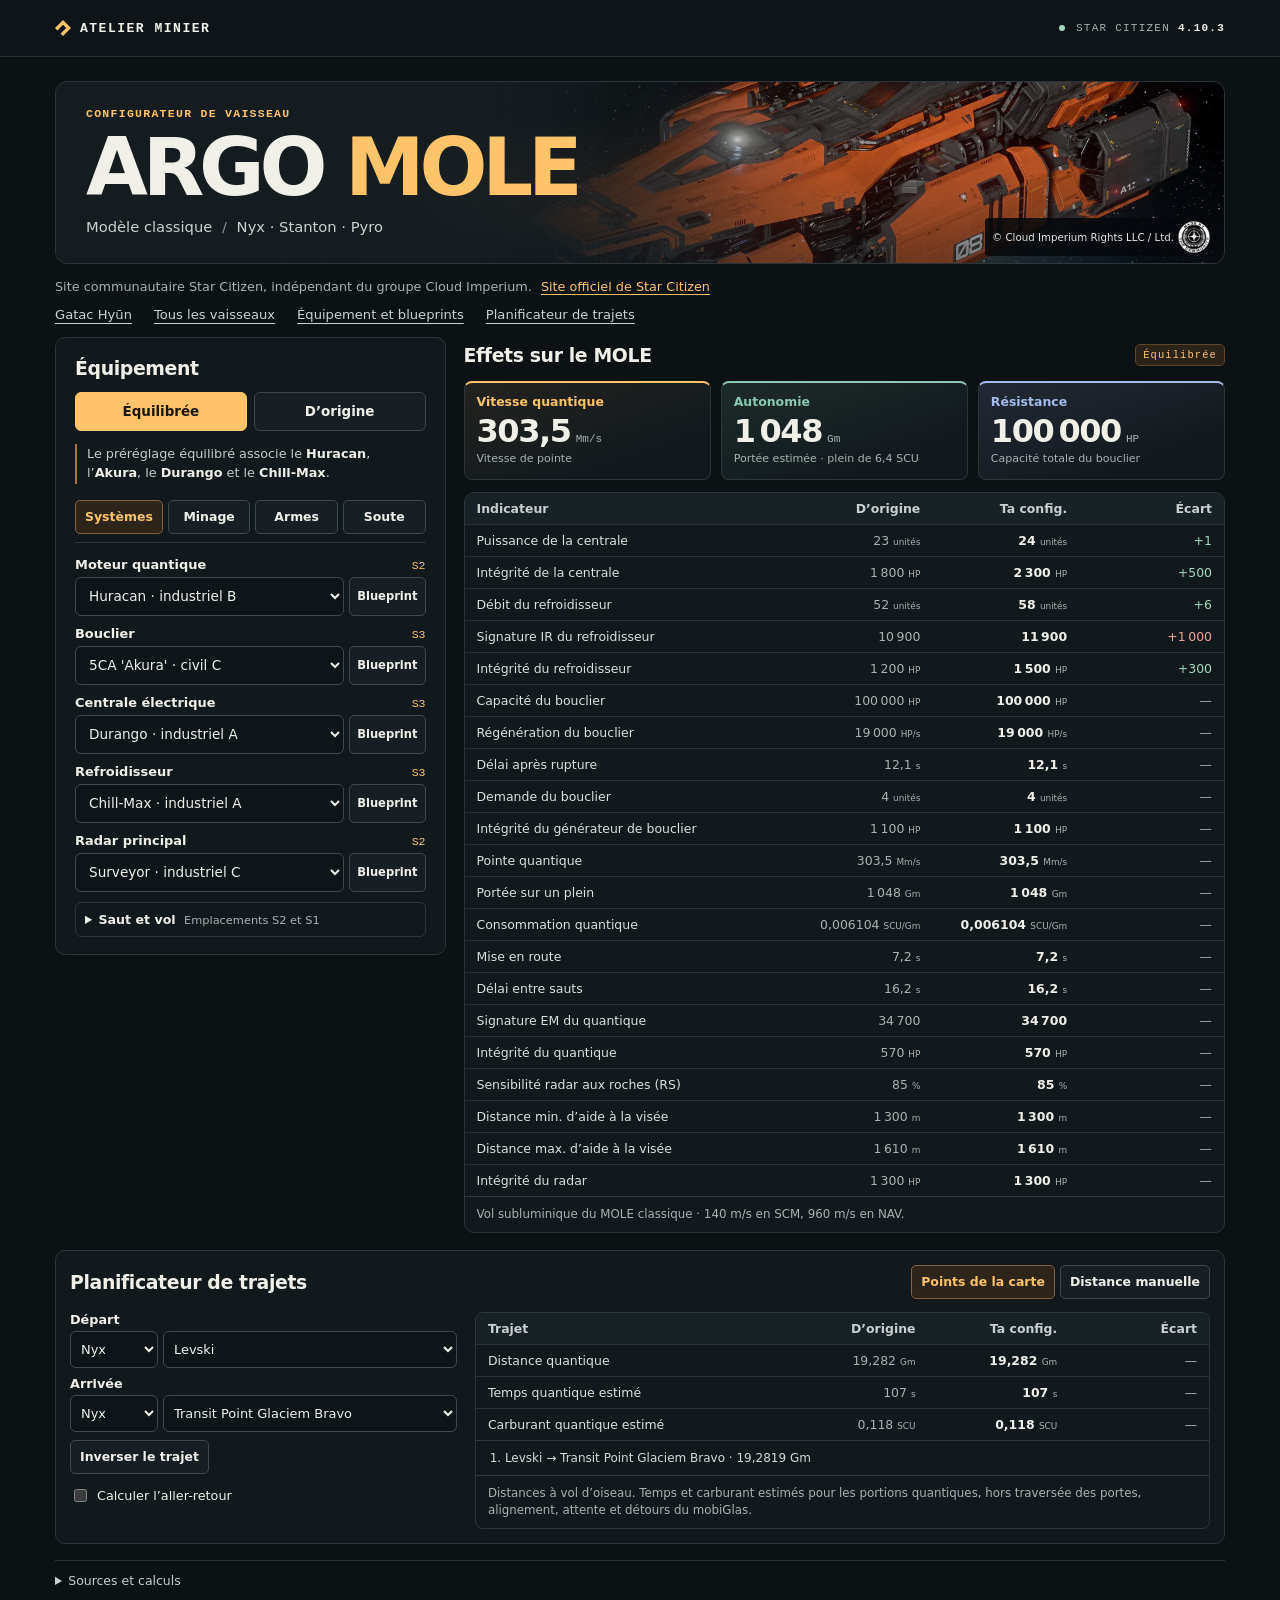
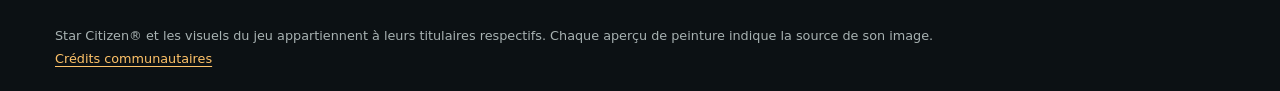
==== commit 535df564: "Ajouter les vaisseaux de minage et de salvage Ajouter les configurateurs du Prospector, Golem, Vultu" ====
--- a/index.html
+++ b/index.html
@@ -34,6 +34,7 @@
 
     <nav class="page-links" aria-label="Sections du configurateur">
       <a href="hyun.html">Gatac Hyūn</a>
+      <a href="flotte.html">Tous les vaisseaux</a>
       <a href="#equipment">Équipement et blueprints</a>
       <a href="#route">Planificateur de trajets</a>
     </nav>
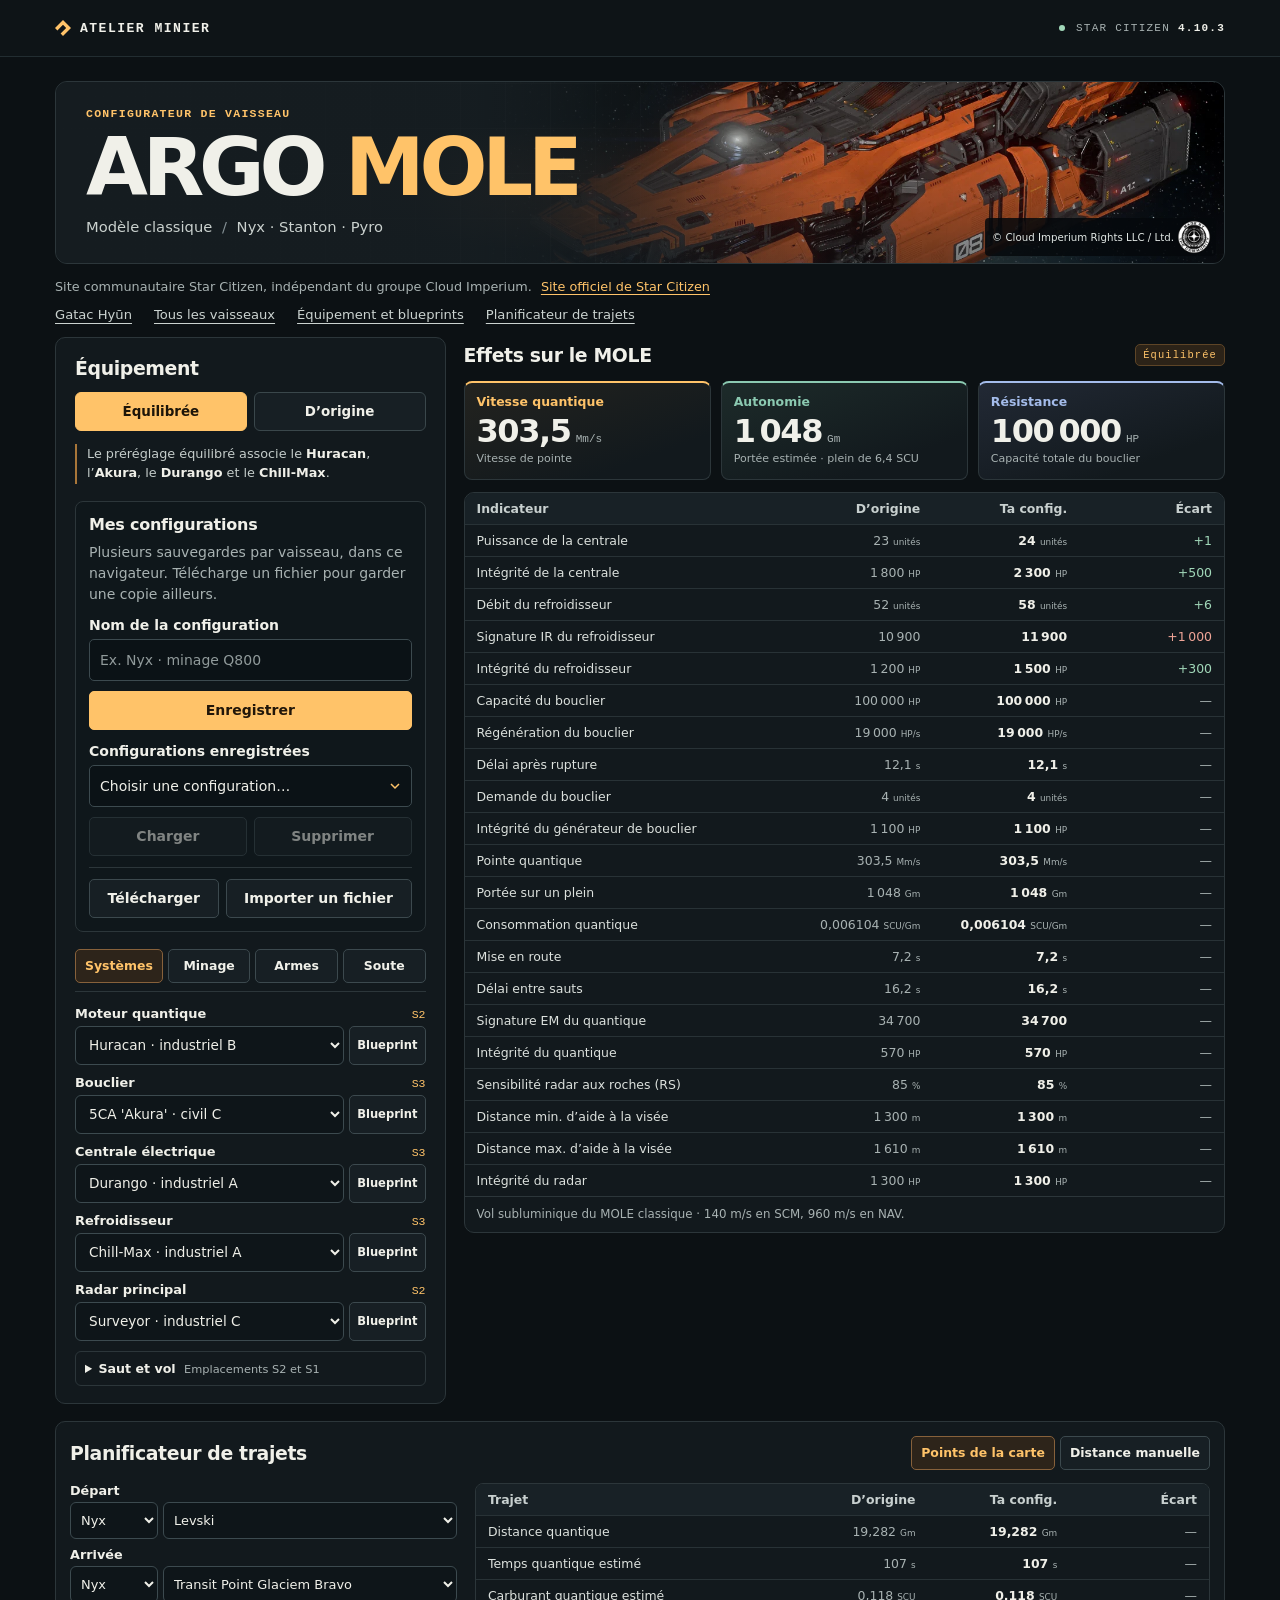
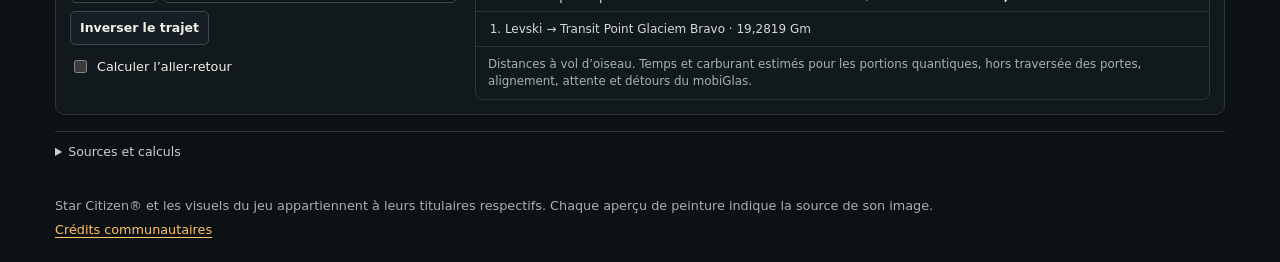
==== commit cf103f1a: "Ajouter les configurations nommées et leur export Permettre plusieurs configurations nommées par vai" ====
--- a/index.html
+++ b/index.html
@@ -7,9 +7,11 @@
   <meta name="referrer" content="no-referrer">
   <title>Atelier minier · Configurateur ARGO MOLE</title>
   <link rel="stylesheet" href="style.css?v=2">
+  <link rel="stylesheet" href="configurations.css?v=1">
+  <script src="configurations.js?v=1" defer></script>
   <script src="catalog.js?v=2" defer></script>
   <script src="model.js" defer></script>
-  <script src="app.js?v=2" defer></script>
+  <script src="app.js?v=3" defer></script>
 </head>
 <body>
   <header class="top">
@@ -46,6 +48,7 @@
           <button type="button" id="stock" aria-pressed="false">D’origine</button>
         </div>
         <p class="recommendation">Le préréglage équilibré associe le <strong>Huracan</strong>, l’<strong>Akura</strong>, le <strong>Durango</strong> et le <strong>Chill-Max</strong>.</p>
+        <div id="configurations"></div>
         <div class="equipment-tabs" aria-label="Catégories">
           <button type="button" data-category="systems" aria-pressed="true">Systèmes</button>
           <button type="button" data-category="mining" aria-pressed="false">Minage</button>
--- a/configurations.css
+++ b/configurations.css
@@ -0,0 +1,18 @@
+.named-configs { border: 1px solid var(--border); background: #0f171b; border-radius: 8px; margin: 17px 0; padding: 13px; }
+.named-configs h3 { margin: 0; font-size: 1rem; letter-spacing: -.015em; }
+.named-configs .configs-help { color: var(--muted); font-size: .875rem; line-height: 1.5; margin: 8px 0 12px; }
+.configs-field { margin: 10px 0; }
+.configs-field label { display: block; margin-bottom: 6px; font-size: .875rem; font-weight: 600; }
+.configs-field input,.configs-field select { width: 100%; min-width: 0; min-height: 42px; padding: 8px 10px; border: 1px solid #3c4a4f; border-radius: 5px; background-color: #0b1216; color: var(--text); font: inherit; font-size: .875rem; }
+.configs-field input::placeholder { color: #a8b2b2; opacity: .85; }
+.configs-field select { appearance: none; padding-right: 29px; background: #0b1216 url("data:image/svg+xml,%3Csvg xmlns='http://www.w3.org/2000/svg' viewBox='0 0 16 16'%3E%3Cpath d='m4 6 4 4 4-4' stroke='%23ffc369' stroke-width='1.5' fill='none'/%3E%3C/svg%3E") right 8px center/16px no-repeat; }
+.named-configs button { font-size: .875rem; min-height: 39px; }
+.named-configs .config-save { width: 100%; margin-bottom: 3px; }
+.configs-actions,.configs-files { display: flex; flex-wrap: wrap; gap: 7px; }
+.configs-actions button { flex: 1; }
+.configs-files { padding-top: 11px; margin-top: 11px; border-top: 1px solid var(--border); }
+.configs-files button { flex: 1 1 auto; }
+.configs-status { color: var(--green); font-size: .875rem; line-height: 1.5; margin: 10px 0 0; overflow-wrap: anywhere; }
+.configs-status:empty { margin: 0; }
+.configs-status.config-error { color: var(--pink); }
+.config-undo { margin-top: 9px; }
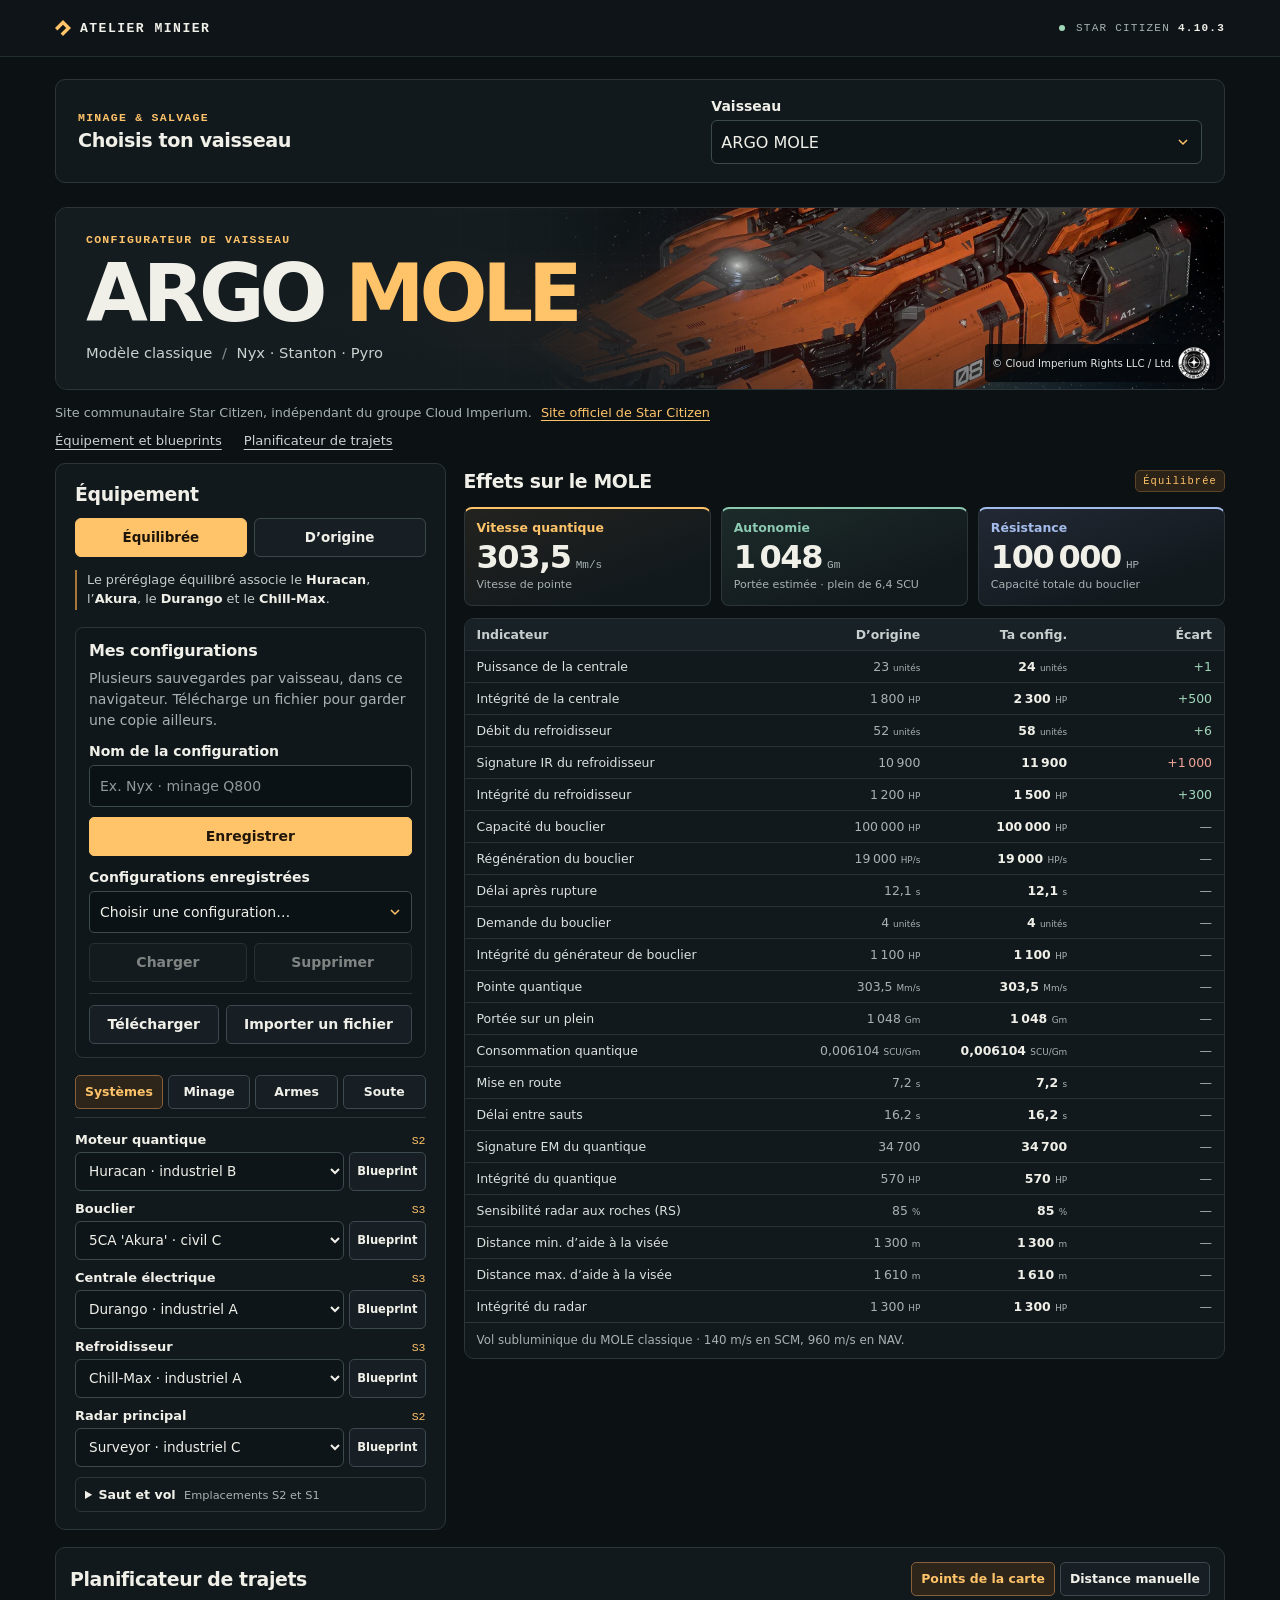
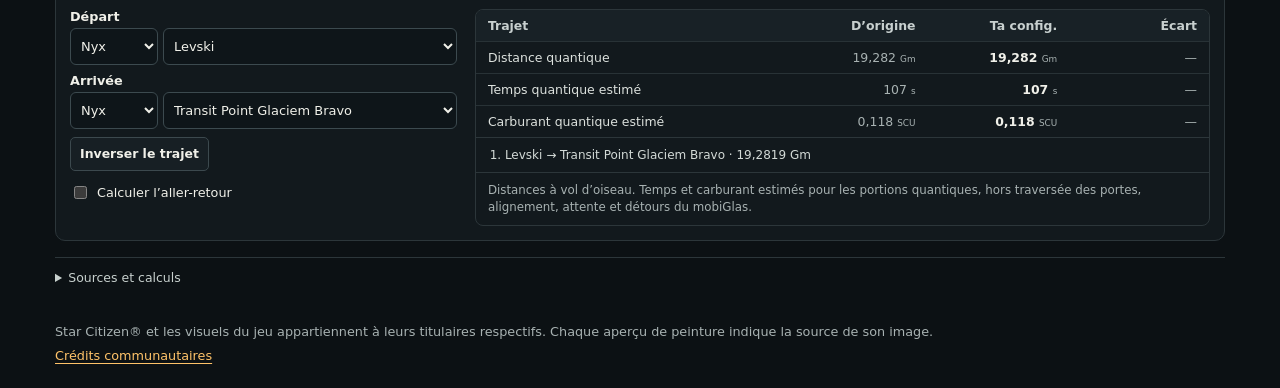
==== commit a0d887f8: "Unifier le sélecteur et compléter les modules de salvage Ajoute le même sélecteur des neuf vaisseaux" ====
--- a/index.html
+++ b/index.html
@@ -8,10 +8,12 @@
   <title>Atelier minier · Configurateur ARGO MOLE</title>
   <link rel="stylesheet" href="style.css?v=2">
   <link rel="stylesheet" href="configurations.css?v=1">
-  <script src="configurations.js?v=1" defer></script>
+  <link rel="stylesheet" href="ship-navigation.css?v=1">
+  <script src="ship-navigation.js?v=1" defer></script>
+  <script src="configurations.js?v=2" defer></script>
   <script src="catalog.js?v=2" defer></script>
   <script src="model.js" defer></script>
-  <script src="app.js?v=3" defer></script>
+  <script src="app.js?v=4" defer></script>
 </head>
 <body>
   <header class="top">
@@ -21,6 +23,10 @@
     </div>
   </header>
   <main class="wrap">
+    <section class="panel ship-picker" aria-labelledby="ship-picker-title">
+      <div><p class="eyebrow">MINAGE &amp; SALVAGE</p><h2 id="ship-picker-title">Choisis ton vaisseau</h2></div>
+      <div class="field"><label for="ship-picker">Vaisseau</label><select id="ship-picker"></select></div>
+    </section>
     <section class="hero" aria-labelledby="title">
       <div class="hero-image" aria-hidden="true">
         <img alt="" src="assets/paints/stock.webp" fetchpriority="high">
@@ -35,8 +41,6 @@
     <p class="fan-notice">Site communautaire Star Citizen, indépendant du groupe Cloud Imperium. <a href="https://robertsspaceindustries.com/">Site officiel de Star Citizen</a></p>
 
     <nav class="page-links" aria-label="Sections du configurateur">
-      <a href="hyun.html">Gatac Hyūn</a>
-      <a href="flotte.html">Tous les vaisseaux</a>
       <a href="#equipment">Équipement et blueprints</a>
       <a href="#route">Planificateur de trajets</a>
     </nav>
--- a/ship-navigation.css
+++ b/ship-navigation.css
@@ -0,0 +1,7 @@
+.ship-picker { margin: 22px 0 18px; padding: 18px 22px; display: grid; grid-template-columns: 1fr minmax(230px,.8fr); gap: 20px; align-items: center; }
+.ship-picker .eyebrow { margin: 0 0 5px; }
+.ship-picker h2 { margin: 0; font-size: 1.2rem; }
+.ship-picker .field { min-width: 0; margin: 0; }
+.ship-picker .field label { margin-bottom: 6px; font-size: .875rem; }
+.ship-picker .field select { width: 100%; min-height: 44px; font-size: 1rem; padding-right: 32px; appearance: none; background-image: url("data:image/svg+xml,%3Csvg xmlns='http://www.w3.org/2000/svg' viewBox='0 0 16 16'%3E%3Cpath d='m4 6 4 4 4-4' stroke='%23ffc369' stroke-width='1.5' fill='none'/%3E%3C/svg%3E"); background-size: 16px; background-position: right 10px center; background-repeat: no-repeat; }
+@media(max-width:700px) { .ship-picker { grid-template-columns: 1fr; padding: 16px; gap: 12px; } }
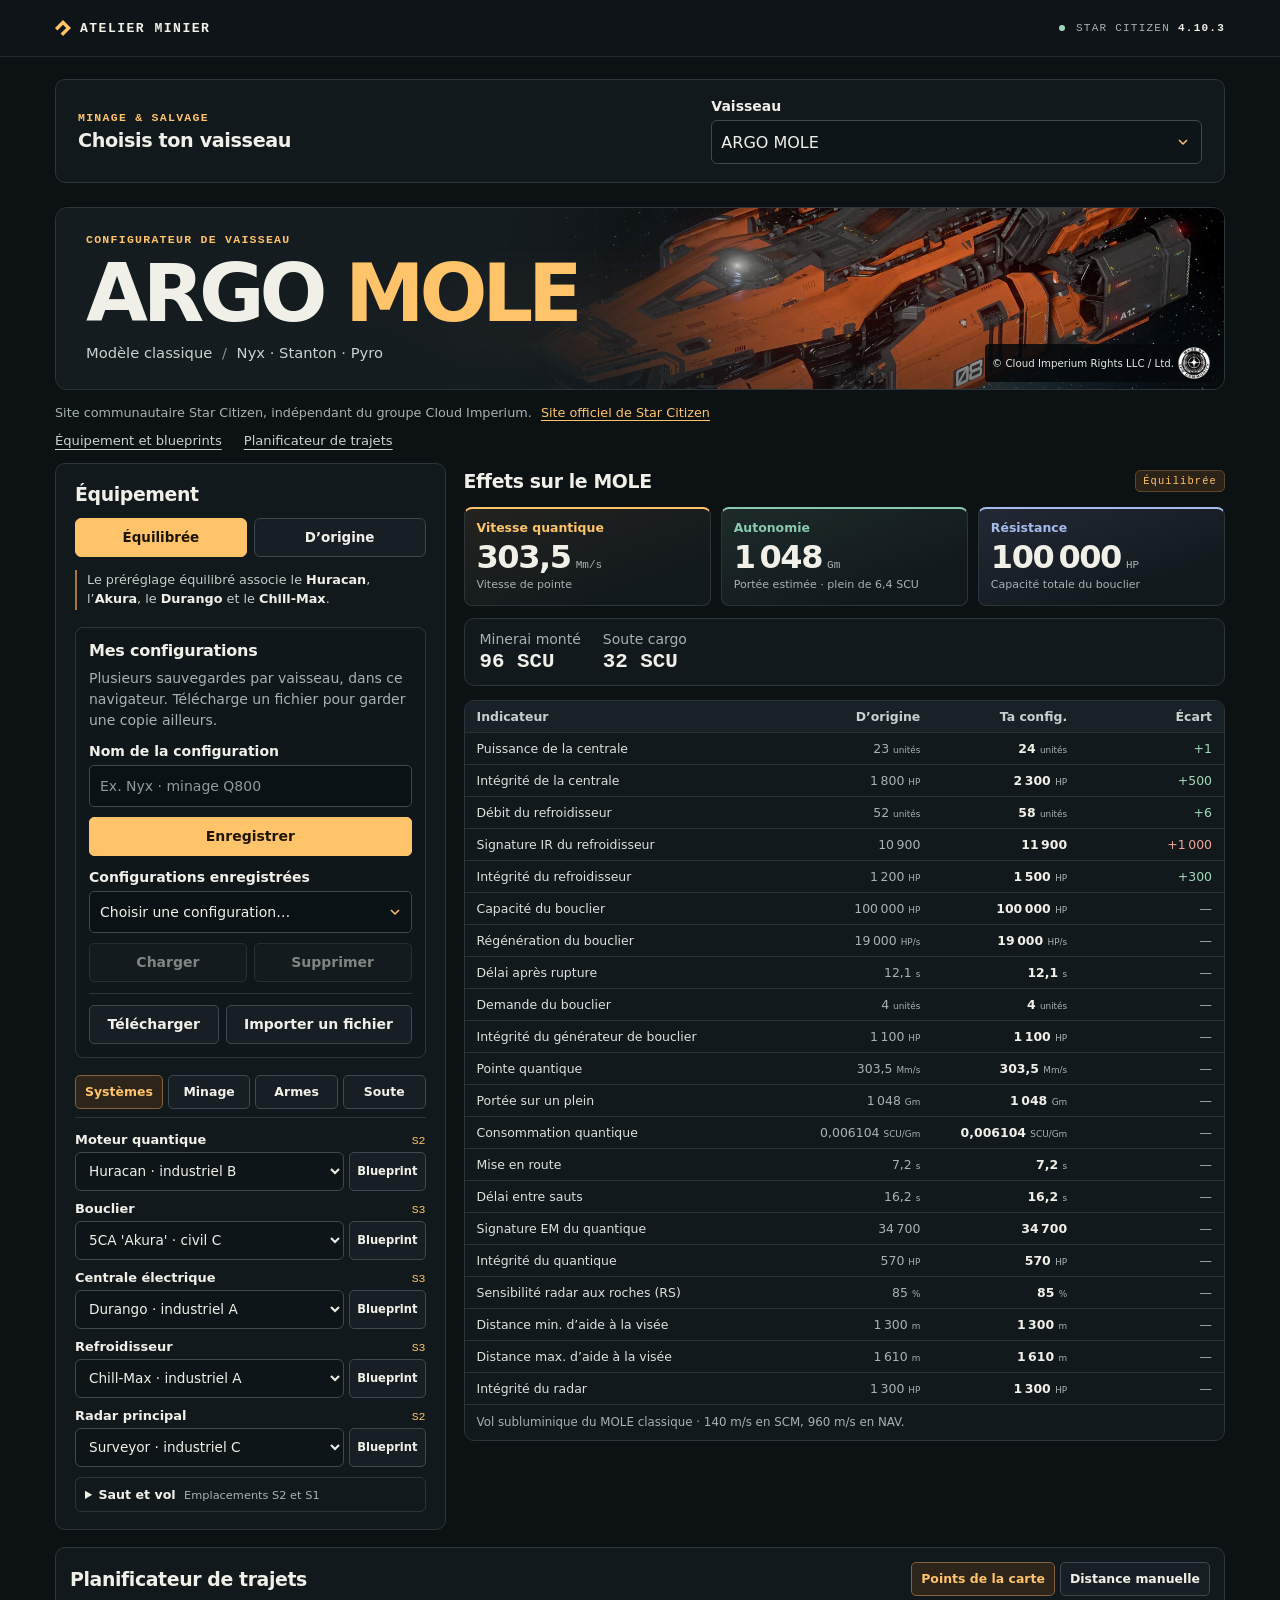
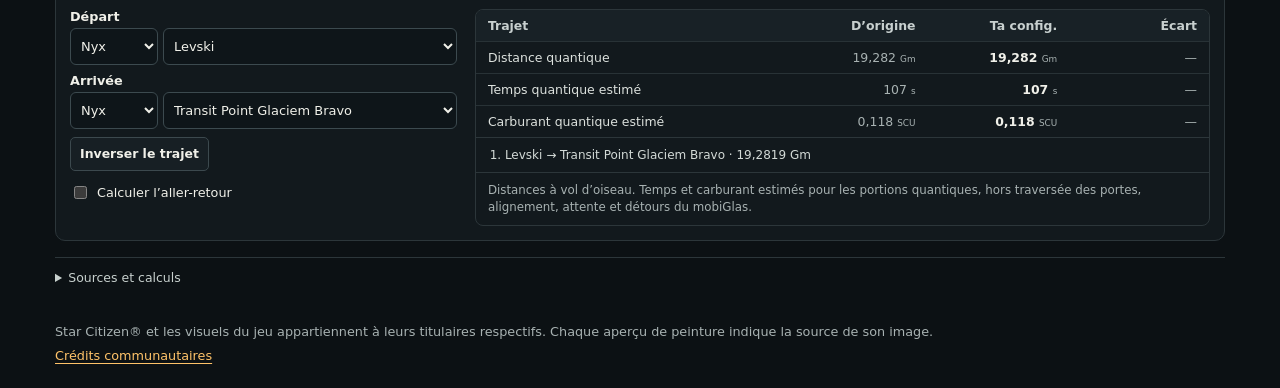
==== commit 195ce841: "Afficher les capacités sur tous les vaisseaux Partage le panneau de capacités industrielles entre le" ====
--- a/index.html
+++ b/index.html
@@ -9,11 +9,13 @@
   <link rel="stylesheet" href="style.css?v=2">
   <link rel="stylesheet" href="configurations.css?v=1">
   <link rel="stylesheet" href="ship-navigation.css?v=1">
+  <link rel="stylesheet" href="capacity-summary.css?v=1">
+  <script src="capacity-summary.js?v=1" defer></script>
   <script src="ship-navigation.js?v=1" defer></script>
   <script src="configurations.js?v=2" defer></script>
-  <script src="catalog.js?v=2" defer></script>
+  <script src="catalog.js?v=3" defer></script>
   <script src="model.js" defer></script>
-  <script src="app.js?v=4" defer></script>
+  <script src="app.js?v=5" defer></script>
 </head>
 <body>
   <header class="top">
@@ -129,6 +131,7 @@
             <div>Capacité totale du bouclier</div>
           </article>
         </div>
+        <section class="panel industrial-summary" id="capacity-summary" aria-label="Capacités industrielles"></section>
         <div class="panel comparison">
           <table>
             <caption class="sr-only">Configuration choisie comparée au MOLE d’origine</caption>
--- a/capacity-summary.css
+++ b/capacity-summary.css
@@ -0,0 +1,3 @@
+.industrial-summary { padding: 12px 15px; display: flex; flex-wrap: wrap; gap: 10px 22px; margin-bottom: 14px; }
+.industrial-summary div { font-size: .875rem; color: var(--muted); }
+.industrial-summary strong { color: var(--text); display: block; margin-top: 3px; font: 650 1.3rem var(--mono); }
